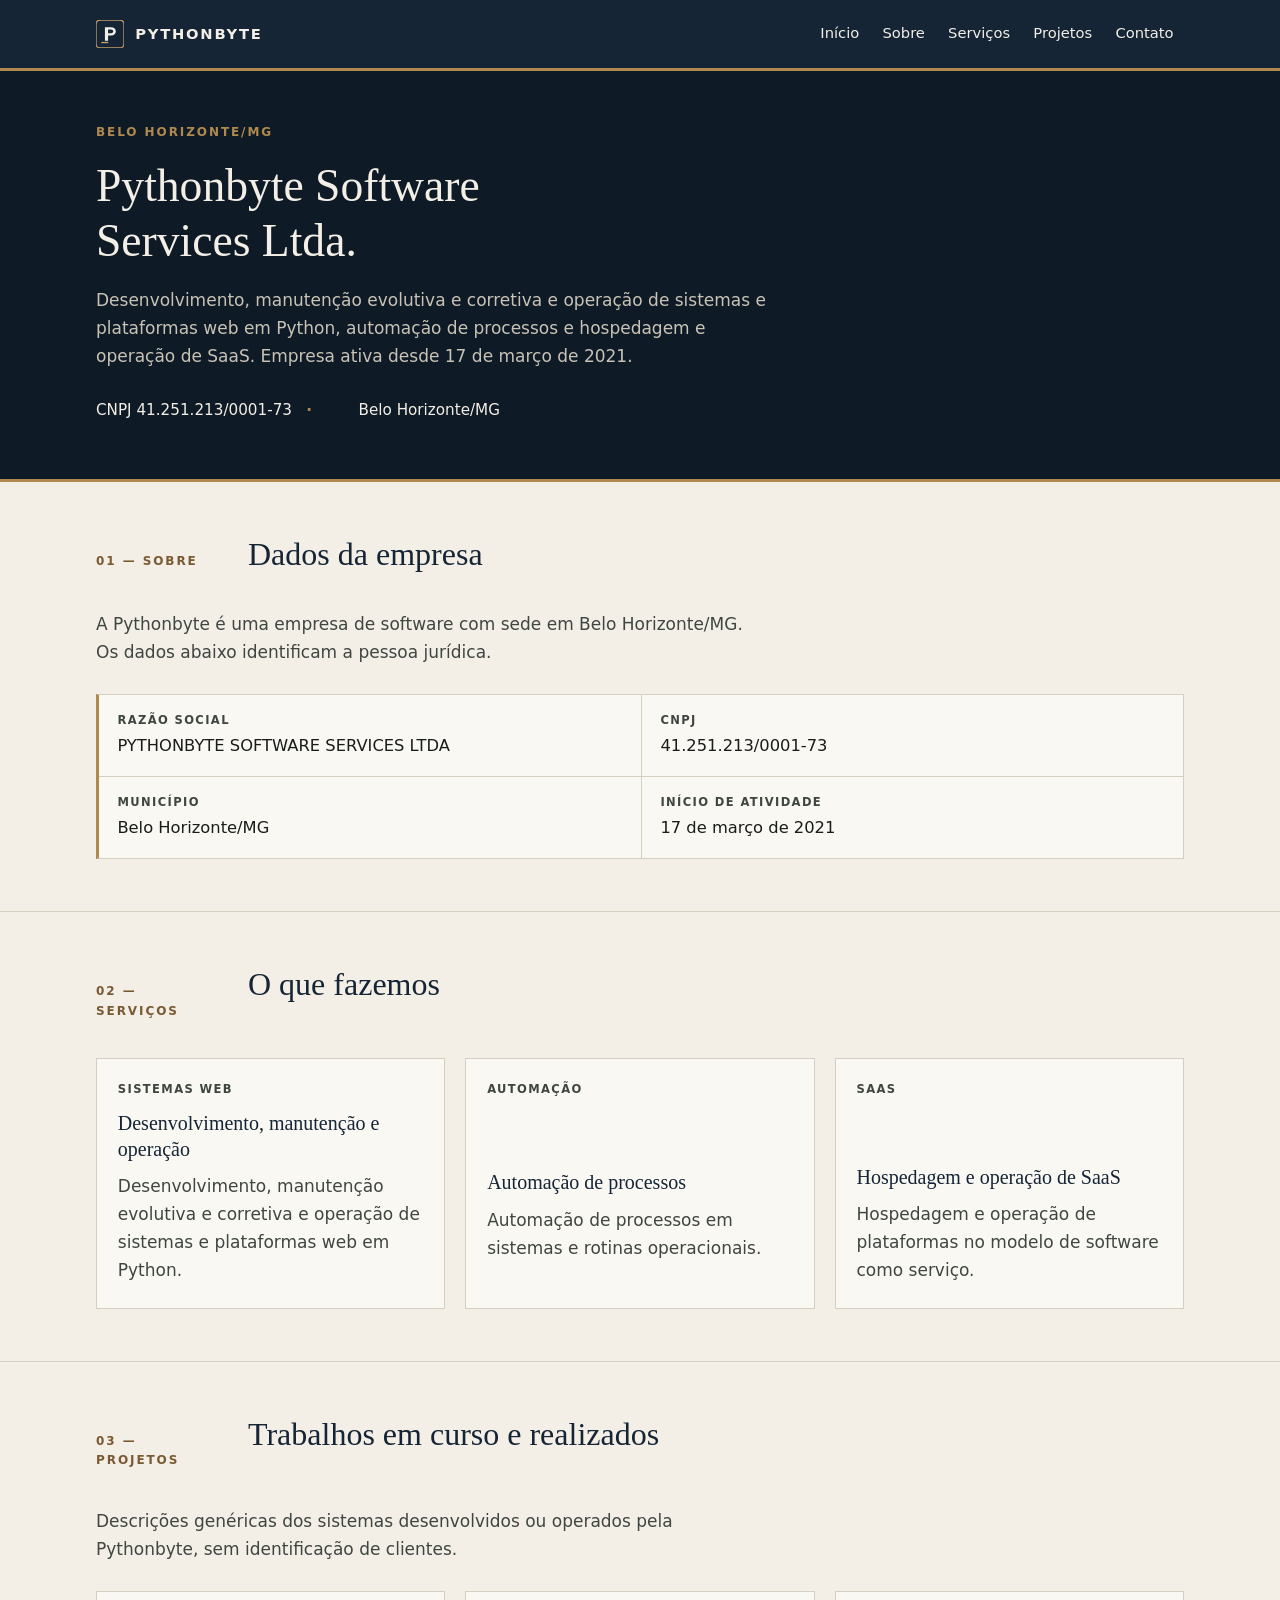
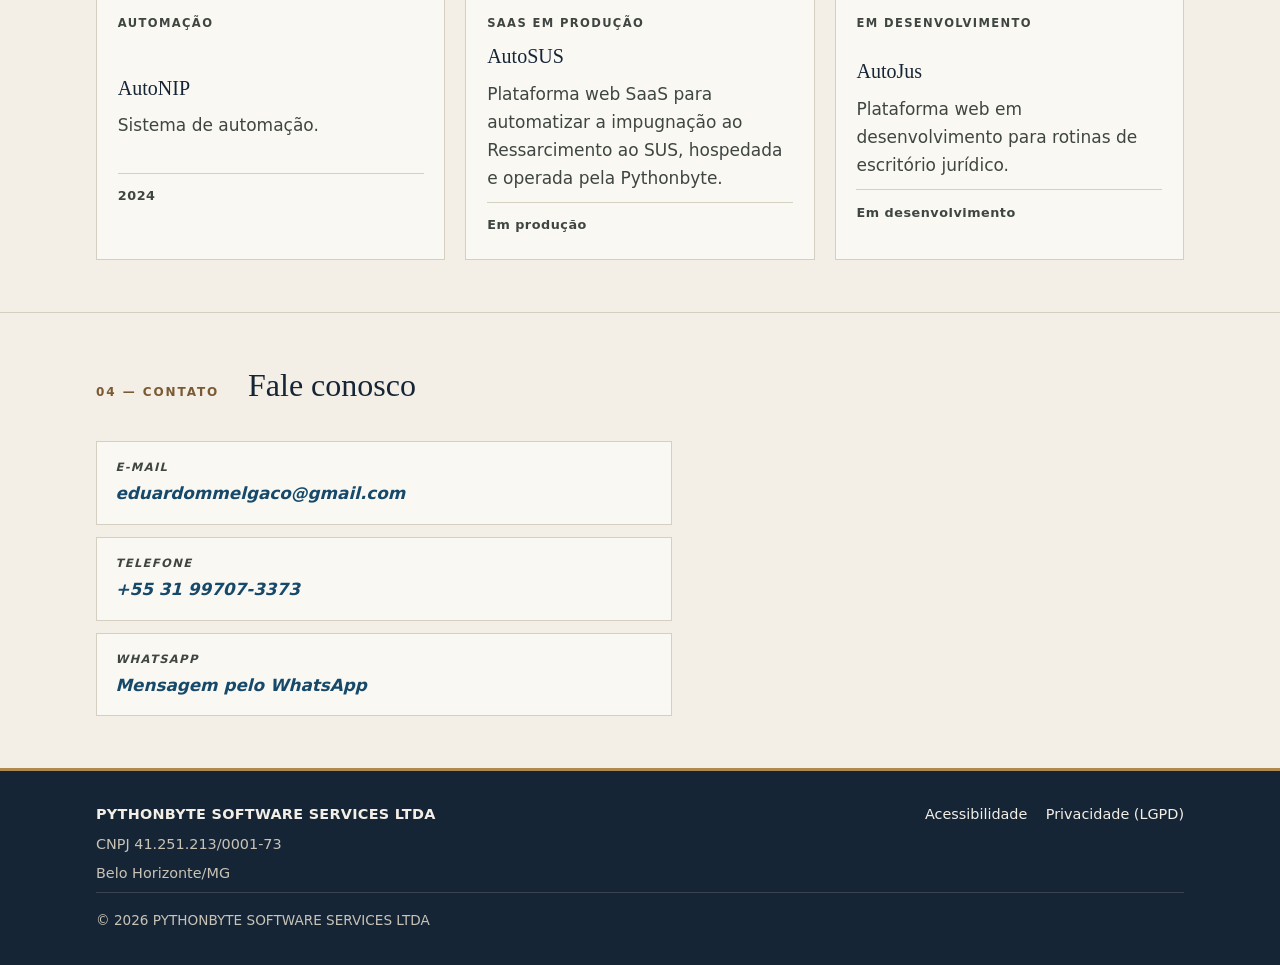
==== index.html @ 64090d09 "Site institucional estático da Pythonbyte para GitHub Pages. Páginas em português, sem JavaScript, c" ====
<!DOCTYPE html>
<html lang="pt-BR">
  <head>
    <meta charset="utf-8">
    <meta name="viewport" content="width=device-width, initial-scale=1">
    <title>Pythonbyte Software Services Ltda.</title>
    <meta name="description" content="A Pythonbyte desenvolve, mantém e opera sistemas e plataformas web em Python, além de automação de processos e hospedagem de SaaS. Empresa de Belo Horizonte/MG, ativa desde 17 de março de 2021.">
    <link rel="canonical" href="https://pythonbyte.github.io/">
    <link rel="icon" href="favicon.svg" type="image/svg+xml">
    <meta name="theme-color" content="#152536">
    <meta property="og:type" content="website">
    <meta property="og:locale" content="pt_BR">
    <meta property="og:site_name" content="Pythonbyte">
    <meta property="og:title" content="Pythonbyte Software Services Ltda.">
    <meta property="og:description" content="Desenvolvimento, manutenção e operação de sistemas e plataformas web em Python. Belo Horizonte/MG, empresa ativa desde 17 de março de 2021.">
    <meta property="og:url" content="https://pythonbyte.github.io/">
    <meta property="og:image" content="https://pythonbyte.github.io/og.png">
    <meta property="og:image:alt" content="Pythonbyte Software Services Ltda.">
    <meta property="og:image:width" content="1200">
    <meta property="og:image:height" content="630">
    <link rel="stylesheet" href="estilos.css">
  </head>
  <body>
    <a class="skip-link" href="#conteudo">Ir para o conteúdo</a>
    <header class="site-header">
      <div class="wrap">
        <a class="logo" href="#inicio">
          <svg class="logo-mark" viewBox="0 0 32 32" width="32" height="32" xmlns="http://www.w3.org/2000/svg" aria-hidden="true" focusable="false">
            <rect width="32" height="32" rx="5" fill="#152536" stroke="#C4A06A" stroke-width="1.5"/>
            <rect x="6" y="25" width="8" height="1.5" fill="#C4A06A"/>
            <path fill="#F3EFE6" d="M10.2 8.2h7.15c3.22 0 5.35 1.92 5.35 4.78 0 2.86-2.13 4.8-5.35 4.8h-3.55V23.8H10.2V8.2zm3.6 6.95h3.28c1.62 0 2.58-.86 2.58-2.17 0-1.3-.96-2.15-2.58-2.15H13.8v4.32z"/>
          </svg>
          <span class="logo-text">PYTHONBYTE</span>
        </a>
        <nav class="site-nav" aria-label="Principal">
          <ul>
            <li><a href="#inicio">Início</a></li>
            <li><a href="#sobre">Sobre</a></li>
            <li><a href="#servicos">Serviços</a></li>
            <li><a href="#projetos">Projetos</a></li>
            <li><a href="#contato">Contato</a></li>
          </ul>
        </nav>
      </div>
    </header>
    <main id="conteudo">
      <section class="hero" id="inicio" aria-labelledby="titulo-inicio">
        <div class="wrap">
          <p class="hero-kicker">Belo Horizonte/MG</p>
          <h1 id="titulo-inicio">Pythonbyte Software Services Ltda.</h1>
          <p class="hero-lead">Desenvolvimento, manutenção evolutiva e corretiva e operação de sistemas e plataformas web em Python, automação de processos e hospedagem e operação de SaaS. Empresa ativa desde 17 de março de 2021.</p>
          <ul class="hero-meta">
            <li>CNPJ 41.251.213/0001-73</li>
            <li>Belo Horizonte/MG</li>
          </ul>
        </div>
      </section>

      <section class="section" id="sobre" aria-labelledby="titulo-sobre">
        <div class="wrap">
          <div class="section-head">
            <p class="section-index">01 — Sobre</p>
            <h2 id="titulo-sobre">Dados da empresa</h2>
          </div>
          <p class="section-intro">A Pythonbyte é uma empresa de software com sede em Belo Horizonte/MG. Os dados abaixo identificam a pessoa jurídica.</p>
          <dl class="company-data">
            <div>
              <dt>Razão social</dt>
              <dd>PYTHONBYTE SOFTWARE SERVICES LTDA</dd>
            </div>
            <div>
              <dt>CNPJ</dt>
              <dd>41.251.213/0001-73</dd>
            </div>
            <div>
              <dt>Município</dt>
              <dd>Belo Horizonte/MG</dd>
            </div>
            <div>
              <dt>Início de atividade</dt>
              <dd>17 de março de 2021</dd>
            </div>
          </dl>
        </div>
      </section>

      <section class="section" id="servicos" aria-labelledby="titulo-servicos">
        <div class="wrap">
          <div class="section-head">
            <p class="section-index">02 — Serviços</p>
            <h2 id="titulo-servicos">O que fazemos</h2>
          </div>
          <ul class="card-grid">
            <li class="card">
              <p class="card-label">Sistemas web</p>
              <h3>Desenvolvimento, manutenção e operação</h3>
              <p>Desenvolvimento, manutenção evolutiva e corretiva e operação de sistemas e plataformas web em Python.</p>
            </li>
            <li class="card">
              <p class="card-label">Automação</p>
              <h3>Automação de processos</h3>
              <p>Automação de processos em sistemas e rotinas operacionais.</p>
            </li>
            <li class="card">
              <p class="card-label">SaaS</p>
              <h3>Hospedagem e operação de SaaS</h3>
              <p>Hospedagem e operação de plataformas no modelo de software como serviço.</p>
            </li>
          </ul>
        </div>
      </section>

      <section class="section" id="projetos" aria-labelledby="titulo-projetos">
        <div class="wrap">
          <div class="section-head">
            <p class="section-index">03 — Projetos</p>
            <h2 id="titulo-projetos">Trabalhos em curso e realizados</h2>
          </div>
          <p class="section-intro">Descrições genéricas dos sistemas desenvolvidos ou operados pela Pythonbyte, sem identificação de clientes.</p>
          <ul class="card-grid">
            <li class="card">
              <p class="card-label">Automação</p>
              <h3>AutoNIP</h3>
              <p>Sistema de automação.</p>
              <p class="status">2024</p>
            </li>
            <li class="card">
              <p class="card-label">SaaS em produção</p>
              <h3>AutoSUS</h3>
              <p>Plataforma web SaaS para automatizar a impugnação ao Ressarcimento ao SUS, hospedada e operada pela Pythonbyte.</p>
              <p class="status">Em produção</p>
            </li>
            <li class="card">
              <p class="card-label">Em desenvolvimento</p>
              <h3>AutoJus</h3>
              <p>Plataforma web em desenvolvimento para rotinas de escritório jurídico.</p>
              <p class="status">Em desenvolvimento</p>
            </li>
          </ul>
        </div>
      </section>

      <section class="section" id="contato" aria-labelledby="titulo-contato">
        <div class="wrap">
          <div class="section-head">
            <p class="section-index">04 — Contato</p>
            <h2 id="titulo-contato">Fale conosco</h2>
          </div>
          <address>
            <ul class="contact-list">
              <li>
                <span>E-mail</span>
                <a href="mailto:eduardommelgaco@gmail.com">eduardommelgaco@gmail.com</a>
              </li>
              <li>
                <span>Telefone</span>
                <a href="tel:+5531997073373">+55&nbsp;31&nbsp;99707&#8209;3373</a>
              </li>
              <li>
                <span>WhatsApp</span>
                <a href="https://wa.me/5531997073373" rel="noopener noreferrer">Mensagem pelo WhatsApp</a>
              </li>
            </ul>
          </address>
        </div>
      </section>
    </main>
    <footer class="site-footer">
      <div class="wrap">
        <div class="footer-grid">
          <div>
            <p class="legal-name">PYTHONBYTE SOFTWARE SERVICES LTDA</p>
            <p>CNPJ 41.251.213/0001-73</p>
            <p>Belo Horizonte/MG</p>
          </div>
          <nav class="footer-nav" aria-label="Informações legais">
            <a href="acessibilidade.html">Acessibilidade</a>
            <a href="privacidade.html">Privacidade (LGPD)</a>
          </nav>
        </div>
        <p class="copyright">© 2026 PYTHONBYTE SOFTWARE SERVICES LTDA</p>
      </div>
    </footer>
  </body>
</html>
---- estilos.css ----
/* Pythonbyte — site institucional estático. Sem fontes externas, sem rastreadores. */

:root {
  --navy: #152536;
  --navy-deep: #0E1A26;
  --cream: #F3EFE6;
  --cream-dark: #E7E1D4;
  --paper: #FAF8F3;
  --ink: #1A1C1B;
  --muted: #3F4642;
  --bronze: #B0894F;
  --bronze-dark: #7A5A32;
  --line: #D5CFC2;
  --link: #16496A;
  --link-hover: #0C3148;
  --focus: #0C3148;
  --on-navy: #F3EFE6;
  --on-navy-muted: #C9C3B6;
  --danger: #8B1E1E;
  --space: 1.25rem;
  --wrap: 68rem;
  --radius: 2px;
  --font: "Segoe UI", system-ui, -apple-system, "Helvetica Neue", Arial, sans-serif;
  --font-serif: Georgia, "Palatino Linotype", Palatino, "Times New Roman", serif;
  --header-h: 4.25rem;
}

*,
*::before,
*::after {
  box-sizing: border-box;
}

html {
  scroll-behavior: smooth;
  scroll-padding-top: calc(var(--header-h) + 0.75rem);
}

@media (prefers-reduced-motion: reduce) {
  html {
    scroll-behavior: auto;
  }

  *,
  *::before,
  *::after {
    animation-duration: 0.01ms !important;
    animation-iteration-count: 1 !important;
    transition-duration: 0.01ms !important;
  }
}

body {
  margin: 0;
  font-family: var(--font);
  font-size: 1.0625rem;
  line-height: 1.65;
  color: var(--ink);
  background: var(--cream);
  min-height: 100vh;
  display: flex;
  flex-direction: column;
}

img {
  max-width: 100%;
  height: auto;
}

a {
  color: var(--link);
  text-underline-offset: 0.15em;
}

a:hover {
  color: var(--link-hover);
}

a:focus-visible,
button:focus-visible,
summary:focus-visible {
  outline: 3px solid var(--focus);
  outline-offset: 3px;
}

.skip-link {
  position: absolute;
  left: 0.75rem;
  top: -100%;
  z-index: 1000;
  background: var(--paper);
  color: var(--ink);
  padding: 0.6rem 1rem;
  font-weight: 600;
  text-decoration: none;
  border: 2px solid var(--ink);
}

.skip-link:focus {
  top: 0.75rem;
}

.wrap {
  width: min(100% - 2rem, var(--wrap));
  margin-inline: auto;
}

/* Header */

.site-header {
  background: var(--navy);
  color: var(--on-navy);
  position: sticky;
  top: 0;
  z-index: 50;
  border-bottom: 3px solid var(--bronze);
}

.site-header .wrap {
  display: flex;
  flex-wrap: wrap;
  align-items: center;
  justify-content: space-between;
  gap: 0.75rem 1.5rem;
  min-height: var(--header-h);
  padding-block: 0.65rem;
}

.logo {
  display: inline-flex;
  align-items: center;
  gap: 0.7rem;
  color: var(--on-navy);
  text-decoration: none;
  font-weight: 700;
  letter-spacing: 0.12em;
  font-size: 0.92rem;
  line-height: 1;
}

.logo:hover {
  color: var(--on-navy);
}

.logo-mark {
  display: block;
  width: 1.75rem;
  height: 1.75rem;
  flex-shrink: 0;
}

.logo-text {
  padding-top: 0.1rem;
}

.site-nav ul {
  list-style: none;
  margin: 0;
  padding: 0;
  display: flex;
  flex-wrap: wrap;
  gap: 0.15rem 0.15rem;
}

.site-nav a {
  color: var(--on-navy);
  text-decoration: none;
  font-size: 0.92rem;
  padding: 0.4rem 0.65rem;
  display: inline-block;
  border-bottom: 2px solid transparent;
}

.site-nav a:hover,
.site-nav a[aria-current="page"] {
  color: var(--on-navy);
  border-bottom-color: var(--bronze);
}

.site-nav a:focus-visible {
  outline-color: var(--bronze);
}

/* Main */

main {
  flex: 1 0 auto;
}

/* Hero */

.hero {
  background: var(--navy-deep);
  color: var(--on-navy);
  padding: 3.25rem 0 3.5rem;
  border-bottom: 3px solid var(--bronze);
}

.hero-kicker {
  margin: 0 0 1rem;
  font-size: 0.75rem;
  letter-spacing: 0.16em;
  text-transform: uppercase;
  color: var(--bronze);
  font-weight: 600;
}

.hero h1 {
  margin: 0 0 1.1rem;
  font-family: var(--font-serif);
  font-weight: 400;
  font-size: clamp(1.85rem, 4.2vw, 2.85rem);
  line-height: 1.2;
  max-width: 18ch;
  color: var(--on-navy);
}

.hero-lead {
  margin: 0;
  max-width: 42rem;
  font-size: 1.0625rem;
  color: var(--on-navy-muted);
}

.hero-meta {
  margin: 1.75rem 0 0;
  padding: 0;
  list-style: none;
  display: flex;
  flex-wrap: wrap;
  gap: 0.75rem 2rem;
  color: var(--on-navy);
  font-size: 0.95rem;
}

.hero-meta li {
  position: relative;
}

.hero-meta li:not(:last-child)::after {
  content: "·";
  margin: 0 0.9rem;
  color: var(--bronze);
  font-weight: 700;
}

/* Sections */

.section {
  padding: 3.25rem 0;
}

.section + .section {
  border-top: 1px solid var(--line);
}

.section-head {
  display: grid;
  gap: 0.75rem;
  margin-bottom: 1.75rem;
}

@media (min-width: 48rem) {
  .section-head {
    grid-template-columns: 8rem 1fr;
    align-items: baseline;
    gap: 1.5rem;
    margin-bottom: 2.25rem;
  }
}

.section-index {
  margin: 0;
  font-size: 0.75rem;
  letter-spacing: 0.16em;
  text-transform: uppercase;
  color: var(--bronze-dark);
  font-weight: 600;
}

.section h2 {
  margin: 0;
  font-family: var(--font-serif);
  font-weight: 400;
  font-size: clamp(1.55rem, 3vw, 2rem);
  line-height: 1.25;
  color: var(--navy);
}

.section-intro {
  margin: 0 0 1.75rem;
  max-width: 42rem;
  color: var(--muted);
}

/* Company data */

.company-data {
  margin: 0;
  display: grid;
  gap: 0;
  background: var(--paper);
  border: 1px solid var(--line);
  border-left: 3px solid var(--bronze);
}

.company-data div {
  display: grid;
  gap: 0.2rem;
  padding: 1rem 1.15rem;
  border-top: 1px solid var(--line);
}

.company-data div:first-child {
  border-top: 0;
}

@media (min-width: 40rem) {
  .company-data {
    grid-template-columns: 1fr 1fr;
  }

  .company-data div {
    border-top: 0;
    border-left: 1px solid var(--line);
  }

  .company-data div:nth-child(odd) {
    border-left: 0;
  }

  .company-data div:nth-child(n + 3) {
    border-top: 1px solid var(--line);
  }
}

.company-data dt {
  font-size: 0.72rem;
  letter-spacing: 0.12em;
  text-transform: uppercase;
  color: var(--muted);
  font-weight: 600;
}

.company-data dd {
  margin: 0;
  font-size: 1.02rem;
  color: var(--ink);
}

/* Cards */

.card-grid {
  list-style: none;
  margin: 0;
  padding: 0;
  display: grid;
  gap: 1rem;
}

@media (min-width: 48rem) {
  .card-grid {
    grid-template-columns: repeat(3, 1fr);
    gap: 1.25rem;
  }
}

.card {
  background: var(--paper);
  border: 1px solid var(--line);
  padding: 1.35rem 1.3rem 1.45rem;
  display: flex;
  flex-direction: column;
  gap: 0.65rem;
  height: 100%;
}

.card h3 {
  margin: 0;
  font-family: var(--font-serif);
  font-size: 1.25rem;
  font-weight: 400;
  color: var(--navy);
  line-height: 1.3;
}

.card p {
  margin: 0;
  color: var(--muted);
  flex: 1;
}

.card-label {
  margin: 0;
  font-size: 0.72rem;
  letter-spacing: 0.12em;
  text-transform: uppercase;
  color: var(--bronze-dark);
  font-weight: 600;
}

.status {
  display: inline-block;
  margin-top: auto;
  font-size: 0.8rem;
  font-weight: 600;
  letter-spacing: 0.04em;
  color: var(--navy);
  border-top: 1px solid var(--line);
  padding-top: 0.7rem;
}

/* Contact */

.contact-list {
  list-style: none;
  margin: 0;
  padding: 0;
  display: grid;
  gap: 0.75rem;
  max-width: 36rem;
}

.contact-list li {
  background: var(--paper);
  border: 1px solid var(--line);
  padding: 1rem 1.15rem;
  display: grid;
  gap: 0.2rem;
}

.contact-list span {
  font-size: 0.72rem;
  letter-spacing: 0.12em;
  text-transform: uppercase;
  color: var(--muted);
  font-weight: 600;
}

.contact-list a {
  font-size: 1.05rem;
  font-weight: 600;
  text-decoration: none;
  color: var(--link);
}

.contact-list a:hover {
  text-decoration: underline;
}

/* Inner pages */

.page-header {
  background: var(--navy-deep);
  color: var(--on-navy);
  padding: 2.4rem 0 2.2rem;
  border-bottom: 3px solid var(--bronze);
}

.page-header h1 {
  margin: 0;
  font-family: var(--font-serif);
  font-weight: 400;
  font-size: clamp(1.7rem, 3.4vw, 2.25rem);
  line-height: 1.25;
}

.page-header p {
  margin: 0.65rem 0 0;
  color: var(--on-navy-muted);
  max-width: 40rem;
}

.prose {
  padding: 2.75rem 0 3.5rem;
}

.prose .content {
  max-width: 44rem;
}

.prose h2 {
  margin: 2rem 0 0.7rem;
  font-family: var(--font-serif);
  font-weight: 400;
  font-size: 1.4rem;
  color: var(--navy);
}

.prose h2:first-child {
  margin-top: 0;
}

.prose p,
.prose ul {
  margin: 0 0 1rem;
  color: var(--ink);
}

.prose ul {
  padding-left: 1.2rem;
}

.prose li + li {
  margin-top: 0.35rem;
}

.not-found {
  padding: 4rem 0 5rem;
  text-align: left;
}

.not-found h1 {
  margin: 0 0 0.75rem;
  font-family: var(--font-serif);
  font-weight: 400;
  font-size: clamp(1.8rem, 3.5vw, 2.4rem);
  color: var(--navy);
}

.not-found p {
  margin: 0 0 1.25rem;
  max-width: 36rem;
  color: var(--muted);
}

.button {
  display: inline-block;
  background: var(--navy);
  color: var(--on-navy);
  text-decoration: none;
  padding: 0.65rem 1.15rem;
  font-weight: 600;
  font-size: 0.95rem;
  border: 2px solid var(--navy);
}

.button:hover {
  background: var(--navy-deep);
  color: var(--on-navy);
}

/* Footer */

.site-footer {
  background: var(--navy);
  color: var(--on-navy-muted);
  padding: 2rem 0 1.75rem;
  border-top: 3px solid var(--bronze);
  font-size: 0.9rem;
}

.footer-grid {
  display: grid;
  gap: 1.25rem 2rem;
}

@media (min-width: 48rem) {
  .footer-grid {
    grid-template-columns: 1fr auto;
    align-items: start;
  }
}

.site-footer p {
  margin: 0 0 0.35rem;
}

.site-footer .legal-name {
  color: var(--on-navy);
  font-weight: 600;
  letter-spacing: 0.02em;
}

.footer-nav {
  display: flex;
  flex-wrap: wrap;
  gap: 0.4rem 1.15rem;
}

.footer-nav a {
  color: var(--on-navy);
  text-decoration: none;
  border-bottom: 1px solid transparent;
}

.footer-nav a:hover,
.footer-nav a[aria-current="page"] {
  border-bottom-color: var(--bronze);
  color: var(--on-navy);
}

.copyright {
  margin-top: 1.25rem;
  padding-top: 1rem;
  border-top: 1px solid rgba(243, 239, 230, 0.16);
  color: var(--on-navy-muted);
  font-size: 0.85rem;
}


/* Compact header on narrow screens: keep all nav links on one row */
@media (max-width: 47.99rem) {
  :root {
    --header-h: 5.75rem;
  }

  .site-header .wrap {
    flex-direction: column;
    align-items: flex-start;
    gap: 0.2rem;
    padding-block: 0.55rem;
  }

  .site-nav ul {
    gap: 0;
  }

  .site-nav a {
    font-size: 0.875rem;
    padding: 0.3rem 0.55rem 0.35rem 0;
  }

  .hero-meta {
    flex-direction: column;
    gap: 0.35rem;
  }

  .hero-meta li:not(:last-child)::after {
    content: none;
    margin: 0;
  }
}

/* Print */

@media print {
  .site-header,
  .skip-link {
    position: static;
  }

  .site-header,
  .hero,
  .page-header,
  .site-footer {
    background: #fff;
    color: #000;
    border-color: #000;
  }

  .hero h1,
  .hero-lead,
  .hero-kicker,
  .hero-meta,
  .page-header h1,
  .page-header p,
  .logo,
  .site-nav a,
  .site-footer,
  .site-footer a,
  .legal-name {
    color: #000;
  }

  .card,
  .company-data,
  .contact-list li {
    break-inside: avoid;
  }
}
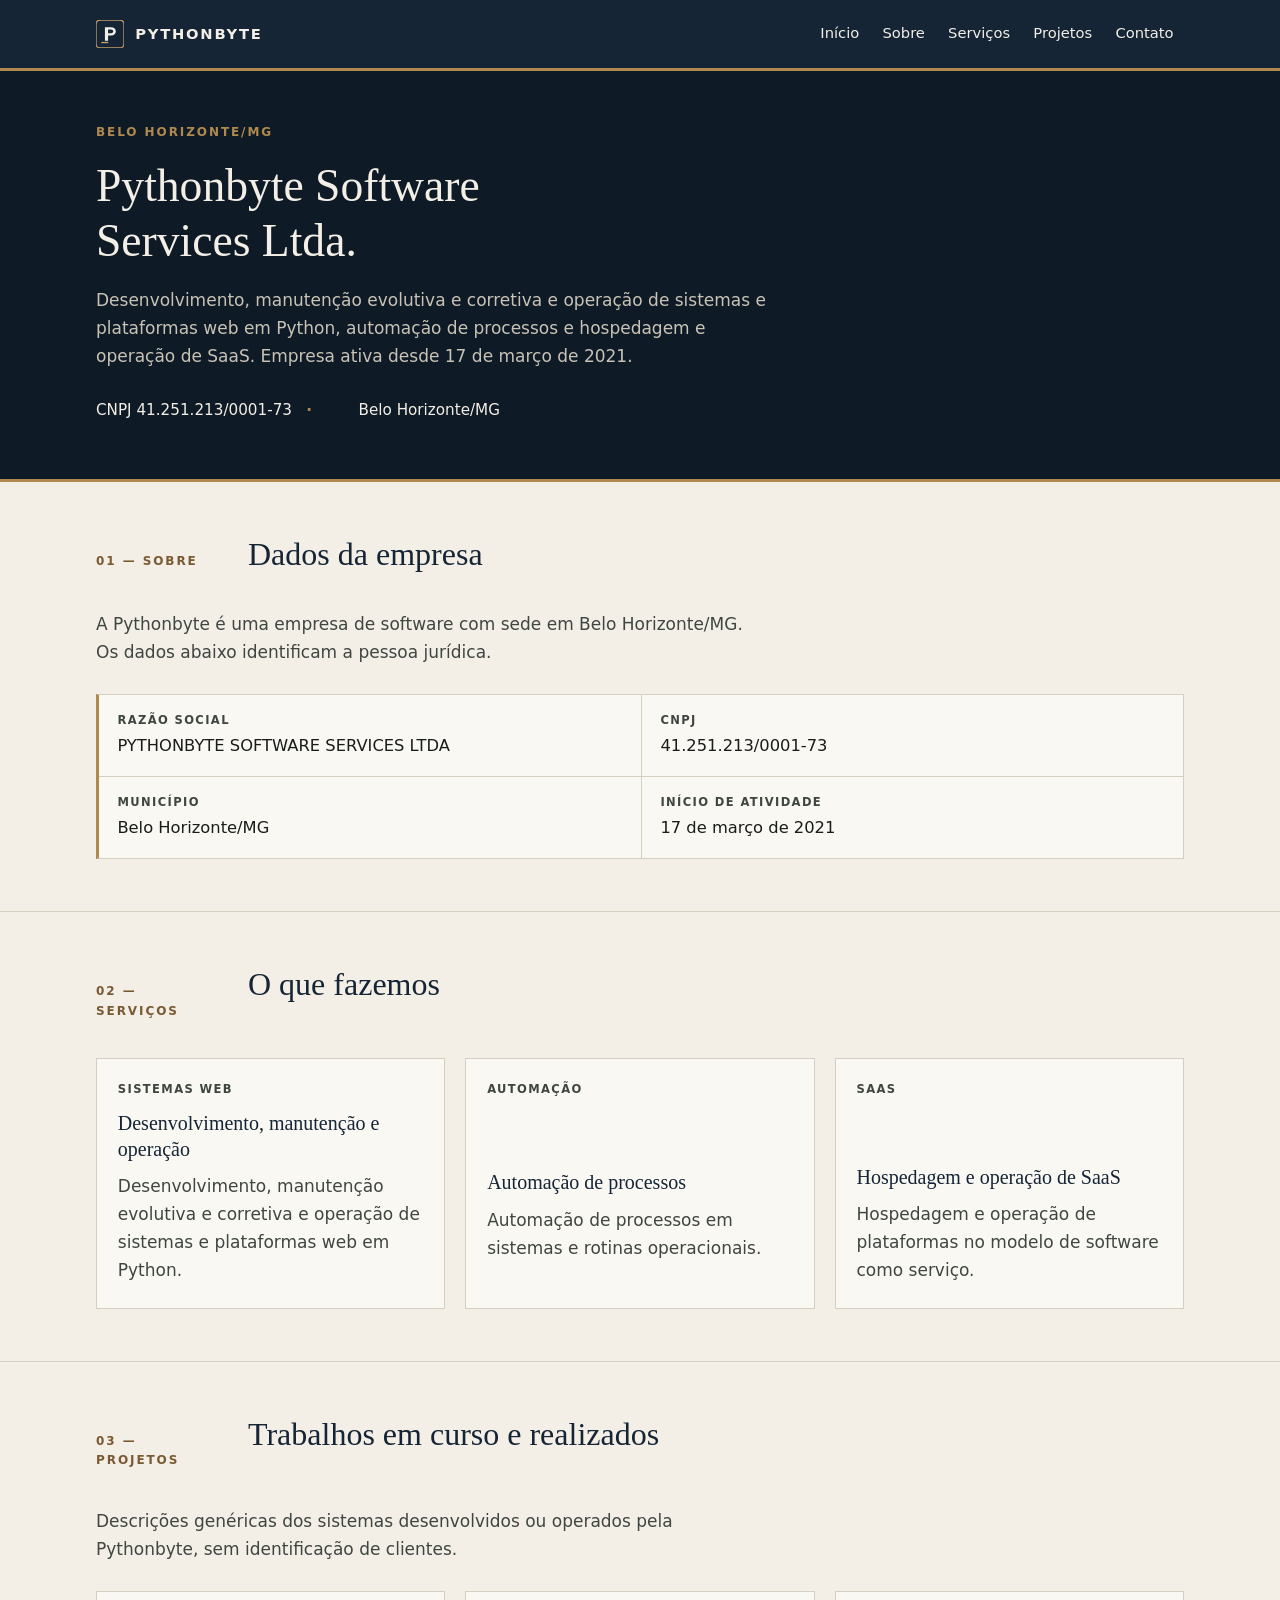
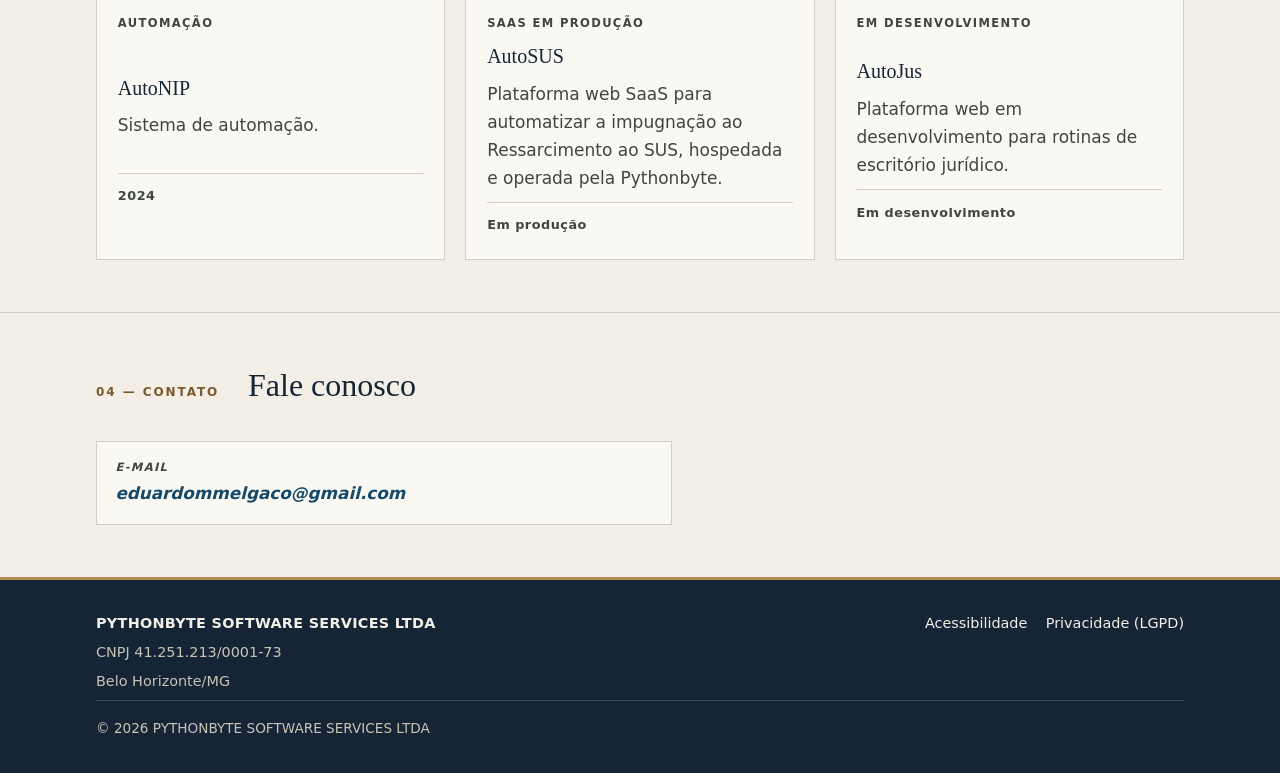
==== commit 8fee467f: "Remove telefone e WhatsApp do contato do site. O canal de contato passa a ser apenas o e-mail, e as " ====
--- a/index.html
+++ b/index.html
@@ -152,14 +152,6 @@
                 <span>E-mail</span>
                 <a href="mailto:eduardommelgaco@gmail.com">eduardommelgaco@gmail.com</a>
               </li>
-              <li>
-                <span>Telefone</span>
-                <a href="tel:+5531997073373">+55&nbsp;31&nbsp;99707&#8209;3373</a>
-              </li>
-              <li>
-                <span>WhatsApp</span>
-                <a href="https://wa.me/5531997073373" rel="noopener noreferrer">Mensagem pelo WhatsApp</a>
-              </li>
             </ul>
           </address>
         </div>
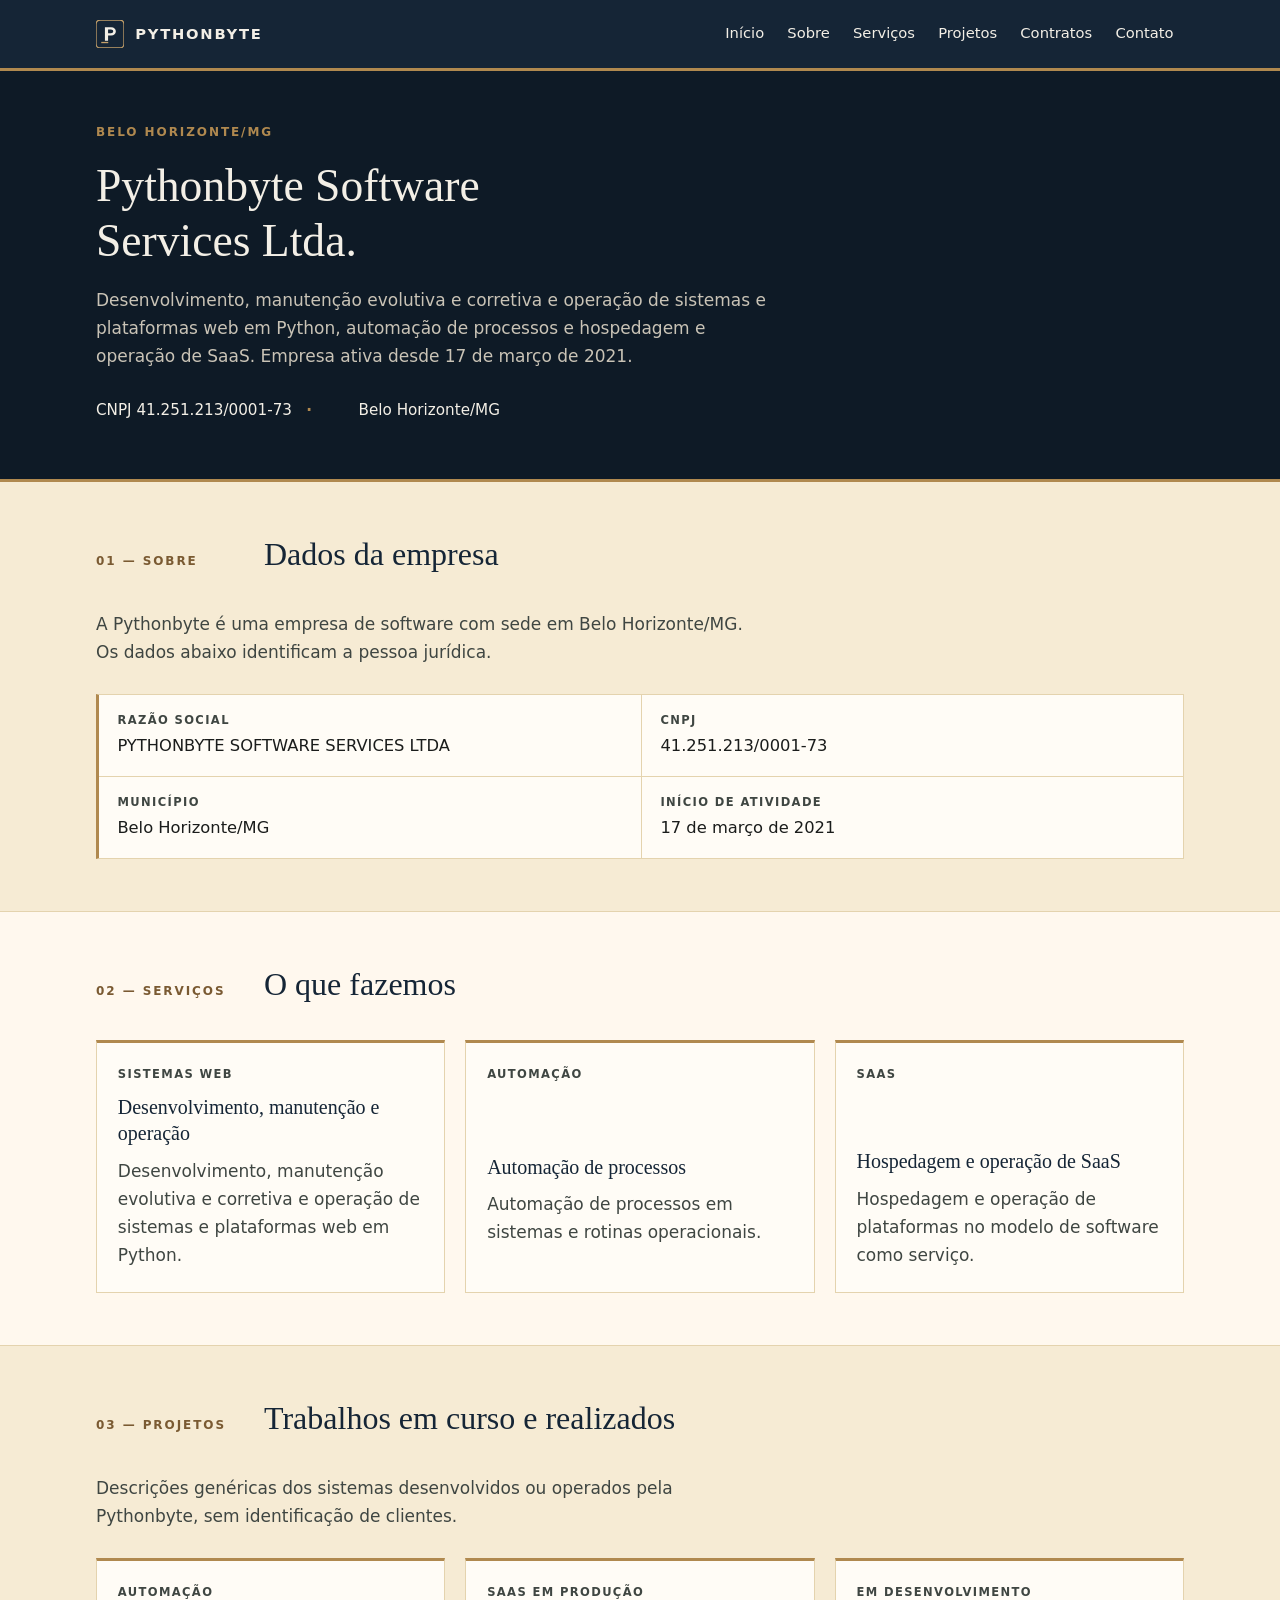
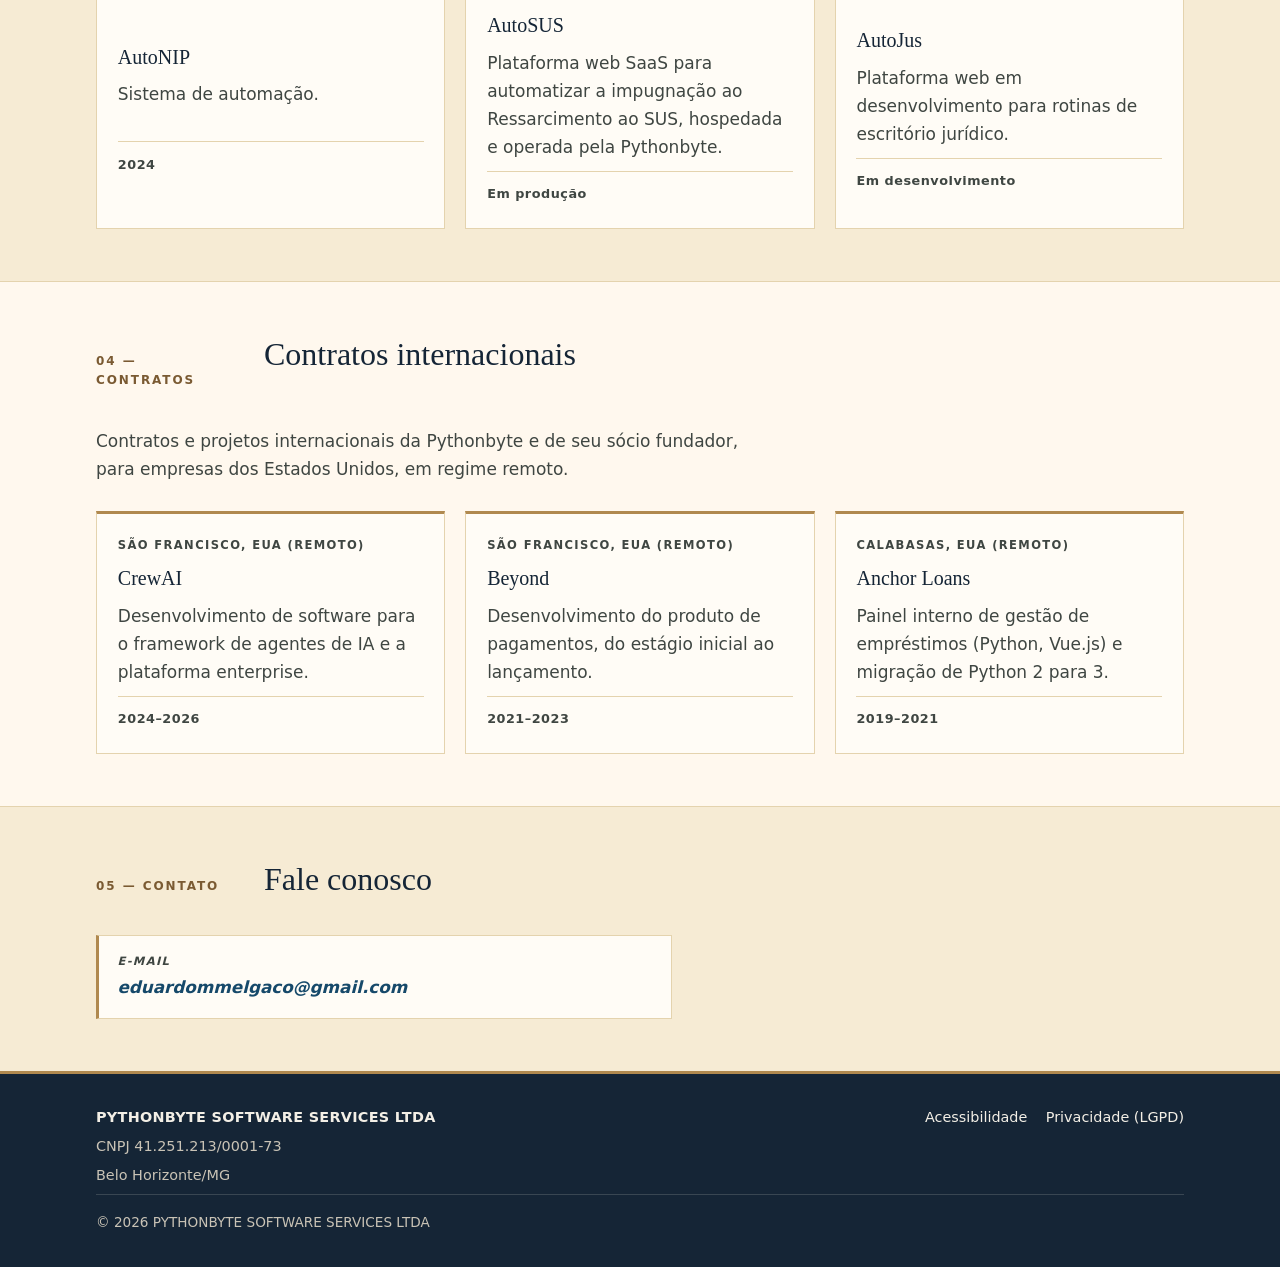
==== commit d6b552e7: "Adiciona seção de contratos internacionais." ====
--- a/index.html
+++ b/index.html
@@ -38,6 +38,7 @@
             <li><a href="#sobre">Sobre</a></li>
             <li><a href="#servicos">Serviços</a></li>
             <li><a href="#projetos">Projetos</a></li>
+            <li><a href="#contratos">Contratos</a></li>
             <li><a href="#contato">Contato</a></li>
           </ul>
         </nav>
@@ -140,10 +141,40 @@
         </div>
       </section>
 
+      <section class="section" id="contratos" aria-labelledby="titulo-contratos">
+        <div class="wrap">
+          <div class="section-head">
+            <p class="section-index">04 — Contratos</p>
+            <h2 id="titulo-contratos">Contratos internacionais</h2>
+          </div>
+          <p class="section-intro">Contratos e projetos internacionais da Pythonbyte e de seu sócio fundador, para empresas dos Estados Unidos, em regime remoto.</p>
+          <ul class="card-grid">
+            <li class="card">
+              <p class="card-label">São Francisco, EUA (remoto)</p>
+              <h3>CrewAI</h3>
+              <p>Desenvolvimento de software para o framework de agentes de IA e a plataforma enterprise.</p>
+              <p class="status">2024–2026</p>
+            </li>
+            <li class="card">
+              <p class="card-label">São Francisco, EUA (remoto)</p>
+              <h3>Beyond</h3>
+              <p>Desenvolvimento do produto de pagamentos, do estágio inicial ao lançamento.</p>
+              <p class="status">2021–2023</p>
+            </li>
+            <li class="card">
+              <p class="card-label">Calabasas, EUA (remoto)</p>
+              <h3>Anchor Loans</h3>
+              <p>Painel interno de gestão de empréstimos (Python, Vue.js) e migração de Python 2 para 3.</p>
+              <p class="status">2019–2021</p>
+            </li>
+          </ul>
+        </div>
+      </section>
+
       <section class="section" id="contato" aria-labelledby="titulo-contato">
         <div class="wrap">
           <div class="section-head">
-            <p class="section-index">04 — Contato</p>
+            <p class="section-index">05 — Contato</p>
             <h2 id="titulo-contato">Fale conosco</h2>
           </div>
           <address>
--- a/estilos.css
+++ b/estilos.css
@@ -5,12 +5,14 @@
   --navy-deep: #0E1A26;
   --cream: #F3EFE6;
   --cream-dark: #E7E1D4;
-  --paper: #FAF8F3;
+  --paper: #FFFCF6;
   --ink: #1A1C1B;
   --muted: #3F4642;
   --bronze: #B0894F;
   --bronze-dark: #7A5A32;
-  --line: #D5CFC2;
+  --line: #E4D3AE;
+  --body-bg: #FFF8EE;
+  --section-alt: #F6EBD4;
   --link: #16496A;
   --link-hover: #0C3148;
   --focus: #0C3148;
@@ -56,7 +58,7 @@
   font-size: 1.0625rem;
   line-height: 1.65;
   color: var(--ink);
-  background: var(--cream);
+  background: var(--body-bg);
   min-height: 100vh;
   display: flex;
   flex-direction: column;
@@ -250,6 +252,10 @@
   padding: 3.25rem 0;
 }
 
+.section:nth-of-type(even) {
+  background: var(--section-alt);
+}
+
 .section + .section {
   border-top: 1px solid var(--line);
 }
@@ -262,7 +268,7 @@
 
 @media (min-width: 48rem) {
   .section-head {
-    grid-template-columns: 8rem 1fr;
+    grid-template-columns: 9rem 1fr;
     align-items: baseline;
     gap: 1.5rem;
     margin-bottom: 2.25rem;
@@ -368,6 +374,7 @@
 .card {
   background: var(--paper);
   border: 1px solid var(--line);
+  border-top: 3px solid var(--bronze);
   padding: 1.35rem 1.3rem 1.45rem;
   display: flex;
   flex-direction: column;
@@ -424,6 +431,7 @@
 .contact-list li {
   background: var(--paper);
   border: 1px solid var(--line);
+  border-left: 3px solid var(--bronze);
   padding: 1rem 1.15rem;
   display: grid;
   gap: 0.2rem;
@@ -533,6 +541,7 @@
   font-weight: 600;
   font-size: 0.95rem;
   border: 2px solid var(--navy);
+  box-shadow: inset 0 -3px 0 var(--bronze);
 }
 
 .button:hover {
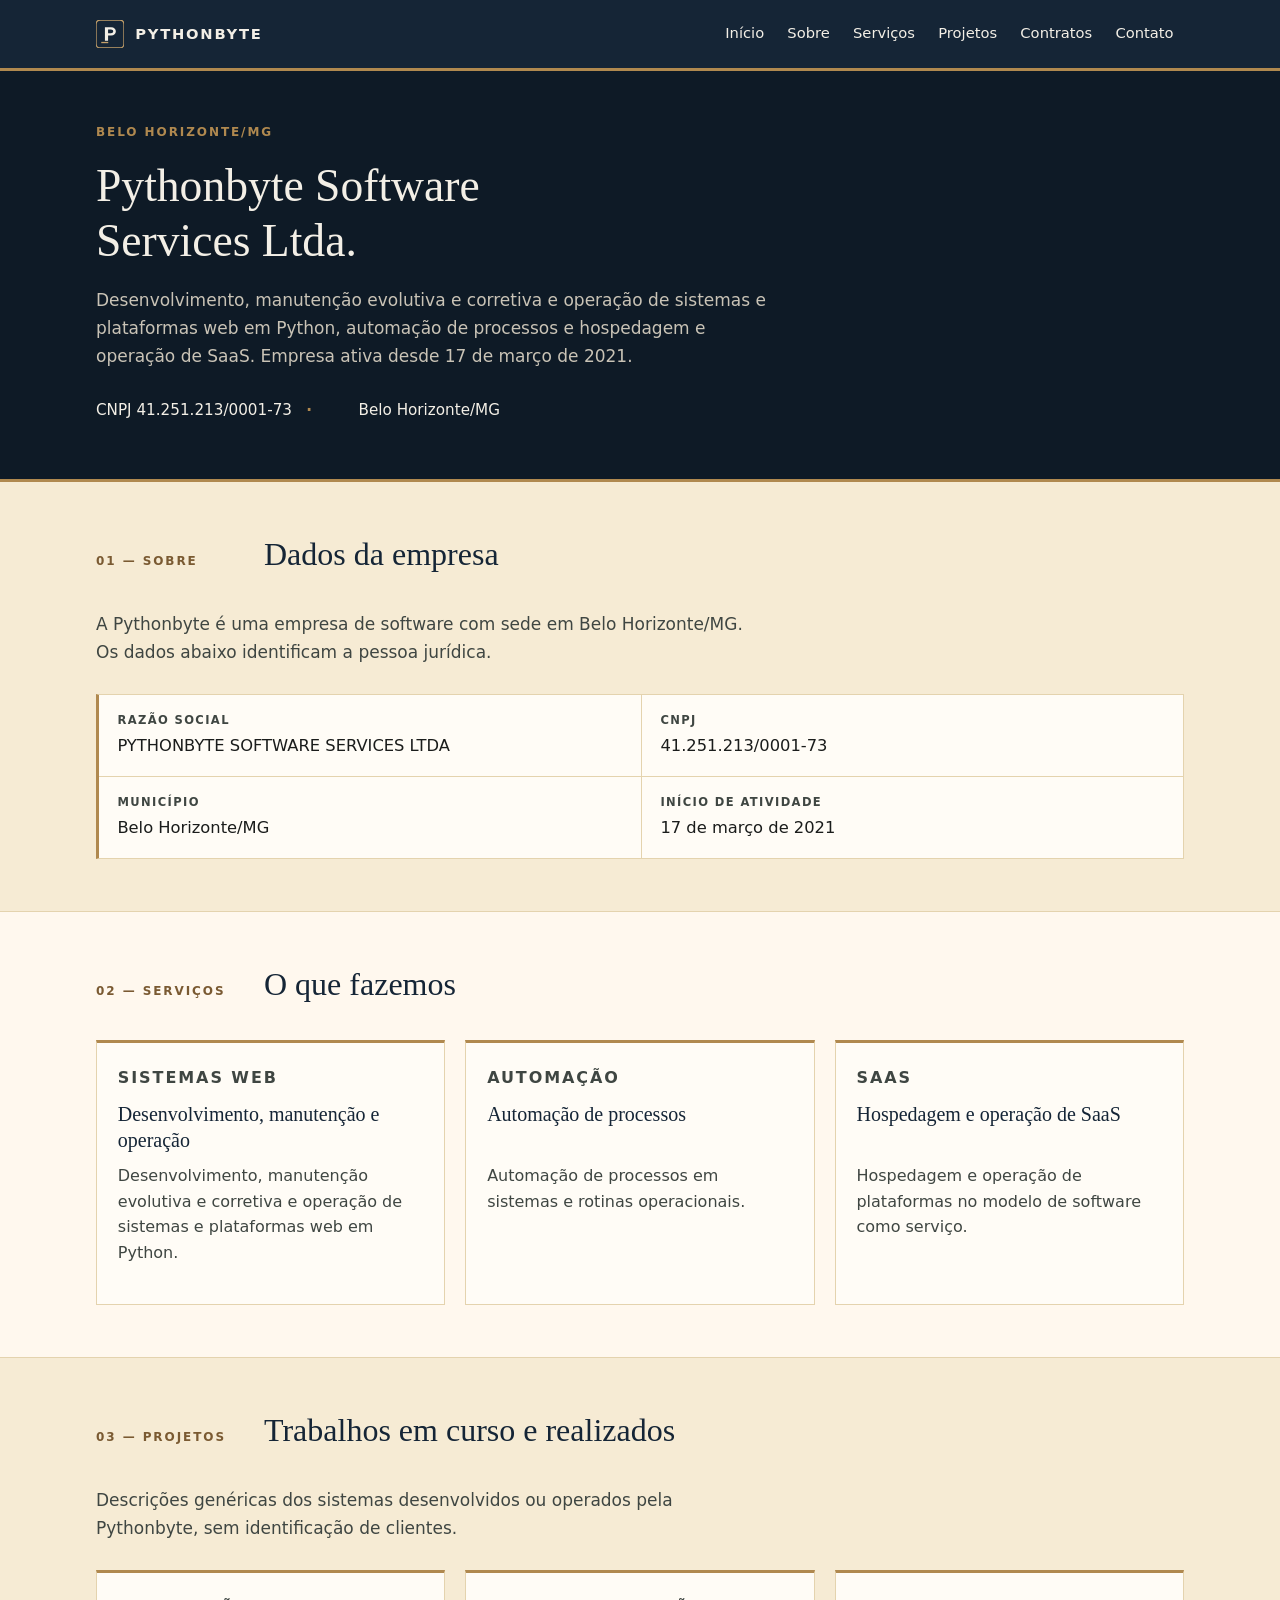
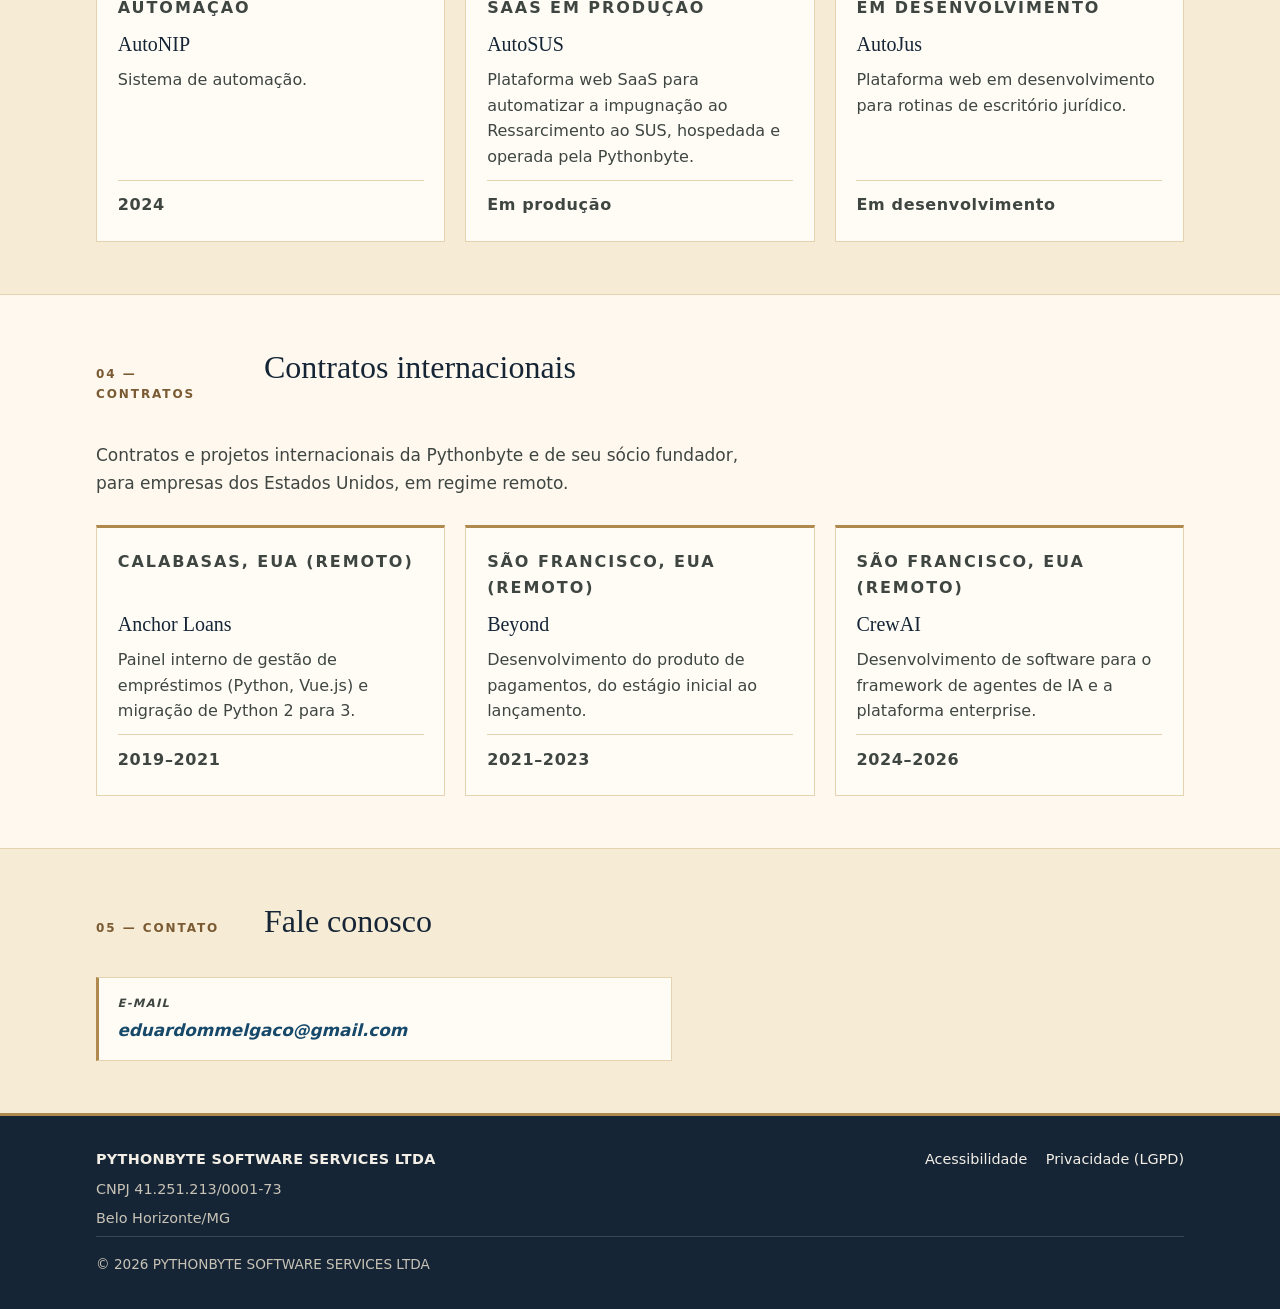
==== commit e4b973b2: "Padroniza os cards e ordena contratos do mais antigo ao mais novo." ====
--- a/index.html
+++ b/index.html
@@ -150,22 +150,22 @@
           <p class="section-intro">Contratos e projetos internacionais da Pythonbyte e de seu sócio fundador, para empresas dos Estados Unidos, em regime remoto.</p>
           <ul class="card-grid">
             <li class="card">
+              <p class="card-label">Calabasas, EUA (remoto)</p>
+              <h3>Anchor Loans</h3>
+              <p>Painel interno de gestão de empréstimos (Python, Vue.js) e migração de Python 2 para 3.</p>
+              <p class="status">2019–2021</p>
+            </li>
+            <li class="card">
+              <p class="card-label">São Francisco, EUA (remoto)</p>
+              <h3>Beyond</h3>
+              <p>Desenvolvimento do produto de pagamentos, do estágio inicial ao lançamento.</p>
+              <p class="status">2021–2023</p>
+            </li>
+            <li class="card">
               <p class="card-label">São Francisco, EUA (remoto)</p>
               <h3>CrewAI</h3>
               <p>Desenvolvimento de software para o framework de agentes de IA e a plataforma enterprise.</p>
               <p class="status">2024–2026</p>
-            </li>
-            <li class="card">
-              <p class="card-label">São Francisco, EUA (remoto)</p>
-              <h3>Beyond</h3>
-              <p>Desenvolvimento do produto de pagamentos, do estágio inicial ao lançamento.</p>
-              <p class="status">2021–2023</p>
-            </li>
-            <li class="card">
-              <p class="card-label">Calabasas, EUA (remoto)</p>
-              <h3>Anchor Loans</h3>
-              <p>Painel interno de gestão de empréstimos (Python, Vue.js) e migração de Python 2 para 3.</p>
-              <p class="status">2019–2021</p>
             </li>
           </ul>
         </div>
--- a/estilos.css
+++ b/estilos.css
@@ -394,6 +394,16 @@
 .card p {
   margin: 0;
   color: var(--muted);
+  font-size: 1rem;
+  line-height: 1.6;
+}
+
+.card p.card-label,
+.card p.status {
+  flex: none;
+}
+
+.card h3 + p {
   flex: 1;
 }
 
@@ -415,6 +425,19 @@
   color: var(--navy);
   border-top: 1px solid var(--line);
   padding-top: 0.7rem;
+}
+
+@media (min-width: 48rem) {
+  /* Alinha rótulo, título, texto e rodapé entre os cards da mesma linha */
+  .card {
+    display: grid;
+    grid-row: span 4;
+    grid-template-rows: subgrid;
+    row-gap: 0.65rem;
+  }
+  .card .status {
+    align-self: end;
+  }
 }
 
 /* Contact */
